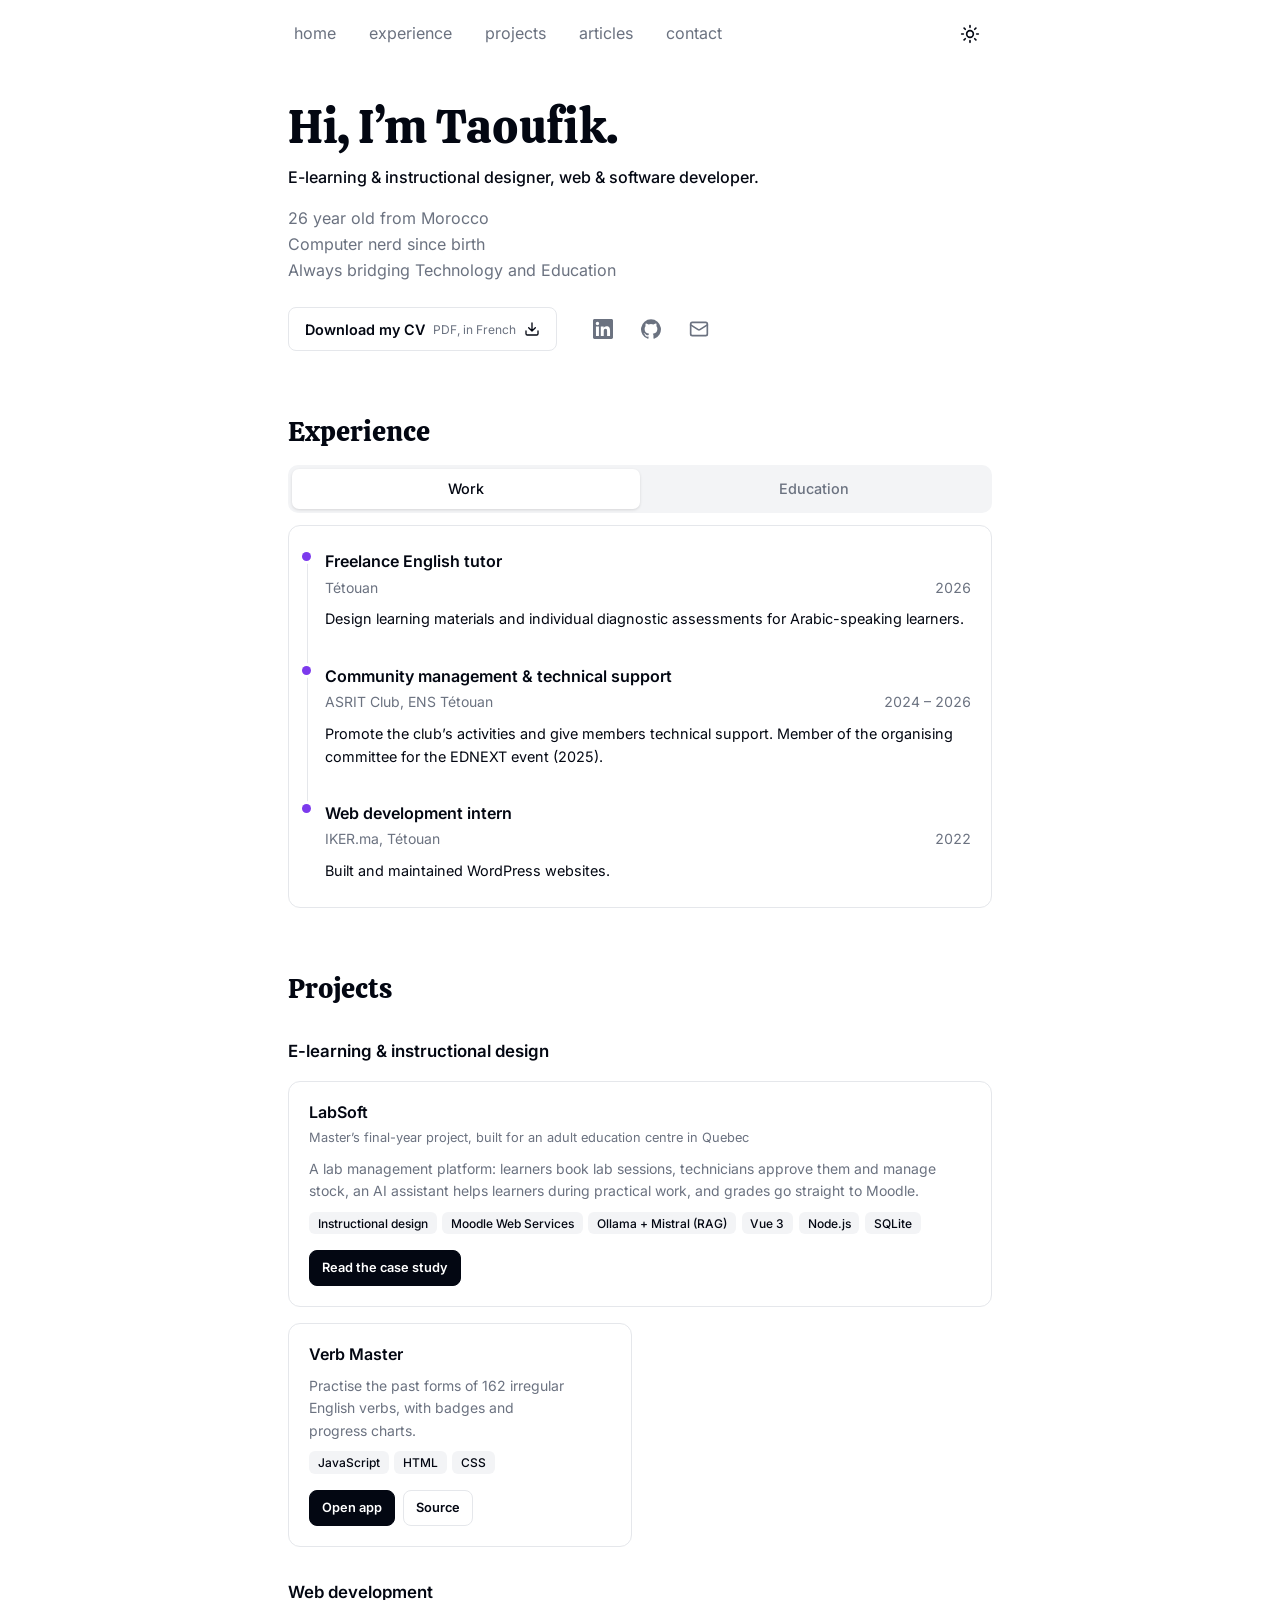
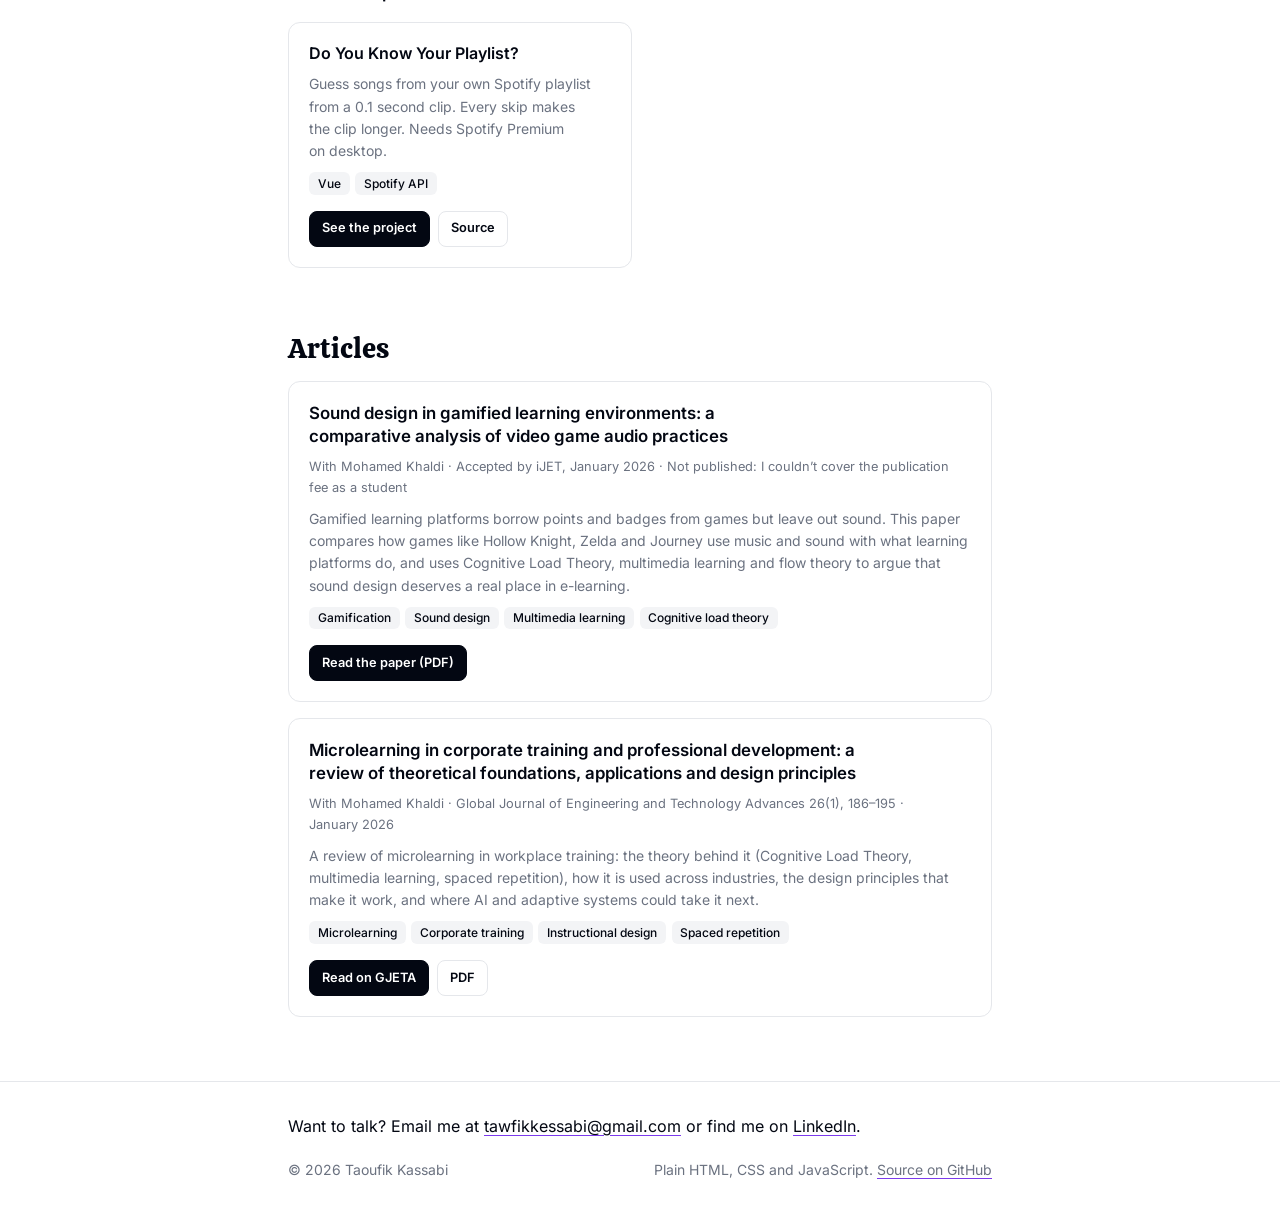
==== index.html @ 7483c0b3 "Hub: fix title spacing and meta description Drop the stray space in the title, match og:title to it," ====
<!DOCTYPE html>
<html lang="en">
<head>
    <meta charset="UTF-8">
    <meta name="viewport" content="width=device-width, initial-scale=1.0">
    <link rel="icon" type="image/svg+xml" href="/favicon.svg">
    <meta name="theme-color" content="#ffffff" media="(prefers-color-scheme: light)">
    <meta name="theme-color" content="#030712" media="(prefers-color-scheme: dark)">
    <title>Taoufik Kassabi Portfolio</title>
    <meta name="description" content="Portfolio of Taoufik Kassabi, e-learning and instructional designer and web developer: LabSoft, a lab management platform with an AI assistant; Verb Master, a verb-practice app; a Spotify game; and articles on microlearning and sound design in learning.">
    <meta property="og:type" content="website">
    <meta property="og:title" content="Taoufik Kassabi Portfolio">
    <meta property="og:description" content="Portfolio of Taoufik Kassabi, e-learning and instructional designer and web developer: LabSoft, a lab management platform with an AI assistant; Verb Master, a verb-practice app; a Spotify game; and articles on microlearning and sound design in learning.">
    <meta name="twitter:card" content="summary">
    <!-- Apply a saved theme before the first paint. -->
    <script>try { var t = localStorage.getItem('theme'); if (t) document.documentElement.dataset.theme = t; } catch (e) {}</script>
    <link rel="preload" href="assets/fonts/calistoga-latin.woff2" as="font" type="font/woff2" crossorigin>
    <link rel="preload" href="assets/fonts/inter-latin-var.woff2" as="font" type="font/woff2" crossorigin>
    <link rel="stylesheet" href="assets/site.css">
    <script defer src="assets/site.js"></script>
</head>
<body id="top">
    <header class="site-header">
        <nav class="site-nav container" aria-label="Main">
            <ul>
                <li><a href="#top">home</a></li>
                <li><a href="#experience">experience</a></li>
                <li><a href="#projects">projects</a></li>
                <li><a href="#articles">articles</a></li>
                <li><a href="#contact">contact</a></li>
            </ul>
            <button class="icon-button theme-toggle" type="button" aria-label="Switch theme">
                <svg class="icon sun" viewBox="0 0 24 24" fill="none" stroke="currentColor" stroke-width="2" stroke-linecap="round" stroke-linejoin="round" aria-hidden="true"><circle cx="12" cy="12" r="4"/><path d="M12 2v2M12 20v2m-7.07-17.07 1.41 1.41m11.32 11.32 1.41 1.41M2 12h2m16 0h2M6.34 17.66l-1.41 1.41M19.07 4.93l-1.41 1.41"/></svg>
                <svg class="icon moon" viewBox="0 0 24 24" fill="none" stroke="currentColor" stroke-width="2" stroke-linecap="round" stroke-linejoin="round" aria-hidden="true"><path d="M12 3a6 6 0 0 0 9 9 9 9 0 1 1-9-9Z"/></svg>
            </button>
        </nav>
    </header>

    <main class="container page">
        <section class="hero" aria-labelledby="hero-title">
            <h1 id="hero-title">Hi, I’m Taoufik.</h1>
            <p class="role">E-learning &amp; instructional designer, web &amp; software developer. </p>
            <p class="about">26 year old from Morocco <br> Computer nerd since birth <br> Always bridging Technology and Education </p>
            <div class="hero-actions">
                <a class="button" href="cv/Taoufik-Kassabi-CV-FR.pdf">
                    Download my CV <small>PDF, in French</small>
                    <svg class="icon" viewBox="0 0 24 24" fill="none" stroke="currentColor" stroke-width="2" stroke-linecap="round" stroke-linejoin="round" aria-hidden="true"><path d="M21 15v4a2 2 0 0 1-2 2H5a2 2 0 0 1-2-2v-4M7 10l5 5 5-5M12 15V3"/></svg>
                </a>
                <ul class="social">
                    <li><a href="https://www.linkedin.com/in/kassabiii" title="LinkedIn"><span class="sr-only">LinkedIn</span><svg class="icon" viewBox="0 0 24 24" fill="currentColor" aria-hidden="true"><path d="M20.45 20.45h-3.56v-5.57c0-1.33-.02-3.04-1.85-3.04-1.85 0-2.14 1.45-2.14 2.94v5.67H9.35V9h3.41v1.56h.05c.48-.9 1.64-1.85 3.37-1.85 3.6 0 4.27 2.37 4.27 5.46v6.28zM5.34 7.43a2.06 2.06 0 1 1 0-4.13 2.06 2.06 0 0 1 0 4.13zm1.78 13.02H3.56V9h3.56v11.45zM22.22 0H1.77C.79 0 0 .77 0 1.73v20.54C0 23.23.79 24 1.77 24h20.45c.98 0 1.78-.77 1.78-1.73V1.73C24 .77 23.2 0 22.22 0z"/></svg></a></li>
                    <li><a href="https://github.com/Kassabiii" title="GitHub"><span class="sr-only">GitHub</span><svg class="icon" viewBox="0 0 24 24" fill="currentColor" aria-hidden="true"><path d="M12 .3a12 12 0 0 0-3.8 23.38c.6.12.83-.26.83-.57l-.02-2.04c-3.34.73-4.04-1.61-4.04-1.61-.55-1.39-1.34-1.76-1.34-1.76-1.08-.74.09-.73.09-.73 1.2.09 1.84 1.24 1.84 1.24 1.07 1.83 2.8 1.3 3.5 1 .1-.78.42-1.31.76-1.6-2.67-.3-5.47-1.34-5.47-5.93 0-1.31.47-2.38 1.24-3.22-.14-.3-.54-1.52.1-3.18 0 0 1-.32 3.3 1.23a11.5 11.5 0 0 1 6 0c2.28-1.55 3.29-1.23 3.29-1.23.64 1.66.24 2.88.12 3.18a4.65 4.65 0 0 1 1.23 3.22c0 4.61-2.8 5.62-5.48 5.92.42.36.81 1.1.81 2.22l-.01 3.29c0 .31.2.69.82.57A12 12 0 0 0 12 .3"/></svg></a></li>
                    <li><a href="mailto:tawfikkessabi@gmail.com" title="Email"><span class="sr-only">Email</span><svg class="icon" viewBox="0 0 24 24" fill="none" stroke="currentColor" stroke-width="2" stroke-linecap="round" stroke-linejoin="round" aria-hidden="true"><rect x="2" y="4" width="20" height="16" rx="2"/><path d="m22 7-8.97 5.7a1.94 1.94 0 0 1-2.06 0L2 7"/></svg></a></li>
                </ul>
            </div>
        </section>

        <section id="experience" aria-labelledby="experience-title">
            <h2 class="section-title" id="experience-title">Experience</h2>
            <div class="tabs" role="tablist" aria-label="Experience">
                <button type="button" role="tab" id="tab-work" aria-controls="panel-work" aria-selected="true">Work</button>
                <button type="button" role="tab" id="tab-education" aria-controls="panel-education" aria-selected="false" tabindex="-1">Education</button>
            </div>

            <div role="tabpanel" id="panel-work" aria-labelledby="tab-work">
                <ul class="timeline">
                    <li>
                        <h3>Freelance English tutor</h3>
                        <div class="meta"><span>Tétouan</span><time>2026</time></div>
                        <p class="detail">Design learning materials and individual diagnostic assessments for Arabic-speaking learners.</p>
                    </li>
                    <li>
                        <h3>Community management &amp; technical support</h3>
                        <div class="meta"><span>ASRIT Club, ENS Tétouan</span><time>2024 – 2026</time></div>
                        <p class="detail">Promote the club’s activities and give members technical support. Member of the organising committee for the EDNEXT event (2025).</p>
                    </li>
                    <li>
                        <h3>Web development intern</h3>
                        <div class="meta"><span>IKER.ma, Tétouan</span><time>2022</time></div>
                        <p class="detail">Built and maintained WordPress websites.</p>
                    </li>
                </ul>
            </div>

            <div role="tabpanel" id="panel-education" aria-labelledby="tab-education" hidden>
                <ul class="timeline">
                    <li>
                        <h3>Master’s in E-Learning and Intelligent Educational Systems (ELSEI)</h3>
                        <div class="meta"><span>ENS Tétouan, IIPU</span><time>2024 – 2026</time></div>
                    </li>
                    <li>
                        <h3>Professional bachelor’s in Software and Web Development</h3>
                        <div class="meta"><span>ENS Tétouan</span><time>2023 – 2024</time></div>
                    </li>
                    <li>
                        <h3>Specialised technician diploma in Software Development</h3>
                        <div class="meta"><span>La Voie Inset, Tétouan</span><time>2020 – 2022</time></div>
                    </li>
                </ul>
            </div>
        </section>

        <section id="projects" aria-labelledby="projects-title">
            <h2 class="section-title" id="projects-title">Projects</h2>

            <div class="project-group">
                <h3>E-learning &amp; instructional design</h3>
                <div class="cards">
                    <article class="card featured">
                        <h4>LabSoft</h4>
                        <p class="context">Master’s final-year project, built for an adult education centre in Quebec</p>
                        <p>A lab management platform: learners book lab sessions, technicians approve them and manage stock, an AI assistant helps learners during practical work, and grades go straight to Moodle.</p>
                        <ul class="tags"><li>Instructional design</li><li>Moodle Web Services</li><li>Ollama + Mistral (RAG)</li><li>Vue 3</li><li>Node.js</li><li>SQLite</li></ul>
                        <div class="card-actions">
                            <a class="button small primary" href="labsoft/">Read the case study</a>
                        </div>
                    </article>
                    <article class="card">
                        <h4>Verb Master</h4>
                        <p>Practise the past forms of 162 irregular English verbs, with badges and progress charts.</p>
                        <ul class="tags"><li>JavaScript</li><li>HTML</li><li>CSS</li></ul>
                        <div class="card-actions">
                            <a class="button small primary" href="verb-master/index.html">Open app</a>
                            <a class="button small" href="https://github.com/Kassabiii/kessabi-ARjs-workshop/tree/main/verb-master">Source</a>
                        </div>
                    </article>
                </div>
            </div>

            <div class="project-group">
                <h3>Web development</h3>
                <div class="cards">
                    <article class="card">
                        <h4>Do You Know Your Playlist?</h4>
                        <p>Guess songs from your own Spotify playlist from a 0.1 second clip. Every skip makes the clip longer. Needs Spotify Premium on desktop.</p>
                        <ul class="tags"><li>Vue</li><li>Spotify API</li></ul>
                        <div class="card-actions">
                            <a class="button small primary" href="dykyp/index.html">See the project</a>
                            <a class="button small" href="https://github.com/Kassabiii/DYKYP">Source</a>
                        </div>
                    </article>
                </div>
            </div>
        </section>

        <section id="articles" aria-labelledby="articles-title">
            <h2 class="section-title" id="articles-title">Articles</h2>
            <ul class="article-list">
                <li class="card">
                    <h3>Sound design in gamified learning environments: a comparative analysis of video game audio practices</h3>
                    <p class="article-meta">With Mohamed Khaldi · Accepted by iJET, January 2026 · Not published: I couldn’t cover the publication fee as a student</p>
                    <p>Gamified learning platforms borrow points and badges from games but leave out sound. This paper compares how games like Hollow Knight, Zelda and Journey use music and sound with what learning platforms do, and uses Cognitive Load Theory, multimedia learning and flow theory to argue that sound design deserves a real place in e-learning.</p>
                    <ul class="tags"><li>Gamification</li><li>Sound design</li><li>Multimedia learning</li><li>Cognitive load theory</li></ul>
                    <div class="card-actions">
                        <a class="button small primary" href="articles/kassabi-sound-design-gamified-learning.pdf">Read the paper (PDF)</a>
                    </div>
                </li>
                <li class="card">
                    <h3>Microlearning in corporate training and professional development: a review of theoretical foundations, applications and design principles</h3>
                    <p class="article-meta">With Mohamed Khaldi · Global Journal of Engineering and Technology Advances 26(1), 186–195 · January 2026</p>
                    <p>A review of microlearning in workplace training: the theory behind it (Cognitive Load Theory, multimedia learning, spaced repetition), how it is used across industries, the design principles that make it work, and where AI and adaptive systems could take it next.</p>
                    <ul class="tags"><li>Microlearning</li><li>Corporate training</li><li>Instructional design</li><li>Spaced repetition</li></ul>
                    <div class="card-actions">
                        <a class="button small primary" href="https://doi.org/10.30574/gjeta.2026.26.1.0015">Read on GJETA</a>
                        <a class="button small" href="https://gjeta.com/sites/default/files/fulltext_pdf/GJETA-2026-0015.pdf">PDF</a>
                    </div>
                </li>
            </ul>
        </section>
    </main>

    <footer class="site-footer" id="contact">
        <div class="container">
            <p class="contact">Want to talk? Email me at <a href="mailto:tawfikkessabi@gmail.com">tawfikkessabi@gmail.com</a> or find me on <a href="https://www.linkedin.com/in/kassabiii">LinkedIn</a>.</p>
            <div class="fine">
                <span>© 2026 Taoufik Kassabi</span>
                <span>Plain HTML, CSS and JavaScript. <a href="https://github.com/Kassabiii/kessabi-ARjs-workshop">Source on GitHub</a></span>
            </div>
        </div>
    </footer>
</body>
</html>
---- assets/site.css ----
/* Shared styles for the portfolio: theme tokens, nav, footer, and hub sections.
   Light by default, dark when the system asks for it or the toggle sets data-theme="dark". */

@font-face {
    font-family: "Calistoga";
    src: url("fonts/calistoga-latin.woff2") format("woff2");
    font-weight: 400;
    font-display: swap;
}

@font-face {
    font-family: "Inter";
    src: url("fonts/inter-latin-var.woff2") format("woff2");
    font-weight: 400 700;
    font-display: swap;
}

:root {
    --bg: #ffffff;
    --fg: #030712;
    --muted: #f3f4f6;
    --muted-fg: #6b7280;
    --border: #e5e7eb;
    --accent: #7c3aed;
    --header-bg: rgba(255, 255, 255, 0.75);
    --font-sans: "Inter", system-ui, -apple-system, "Segoe UI", sans-serif;
    --font-serif: "Calistoga", Georgia, serif;
    color-scheme: light;
}

@media (prefers-color-scheme: dark) {
    :root:not([data-theme="light"]) {
        --bg: #030712;
        --fg: #f9fafb;
        --muted: #1f2937;
        --muted-fg: #9ca3af;
        --border: #1f2937;
        --accent: #a78bfa;
        --header-bg: rgba(3, 7, 18, 0.75);
        color-scheme: dark;
    }
}

:root[data-theme="dark"] {
    --bg: #030712;
    --fg: #f9fafb;
    --muted: #1f2937;
    --muted-fg: #9ca3af;
    --border: #1f2937;
    --accent: #a78bfa;
    --header-bg: rgba(3, 7, 18, 0.75);
    color-scheme: dark;
}

*, *::before, *::after { box-sizing: border-box; }

html { scroll-padding-top: 5rem; }

@media (prefers-reduced-motion: no-preference) {
    html { scroll-behavior: smooth; }
}

body {
    margin: 0;
    min-height: 100vh;
    display: flex;
    flex-direction: column;
    background: var(--bg);
    color: var(--fg);
    font: 400 1rem/1.6 var(--font-sans);
    -webkit-font-smoothing: antialiased;
}

h1, h2, h3, p, ul { margin: 0; }
ul { padding: 0; list-style: none; }
a { color: inherit; }
::selection { background: var(--accent); color: var(--bg); }

a:focus-visible, button:focus-visible, [tabindex]:focus-visible {
    outline: 2px solid var(--accent);
    outline-offset: 3px;
    border-radius: 6px;
}

.sr-only {
    position: absolute;
    width: 1px;
    height: 1px;
    overflow: hidden;
    clip: rect(0 0 0 0);
    white-space: nowrap;
}

.container {
    width: 100%;
    max-width: 48rem;
    margin: 0 auto;
    padding: 0 1.25rem;
}

@media (min-width: 640px) {
    .container { padding: 0 2rem; }
}

.icon { width: 1.25rem; height: 1.25rem; flex-shrink: 0; }

/* ---------- Header ---------- */

.site-header {
    position: sticky;
    top: 0;
    z-index: 50;
    background: var(--header-bg);
    -webkit-backdrop-filter: blur(6px);
    backdrop-filter: blur(6px);
}

.site-nav {
    display: flex;
    align-items: center;
    justify-content: space-between;
    padding-top: 0.75rem;
    padding-bottom: 0.75rem;
}

.site-nav ul { display: flex; gap: 0.25rem; }

@media (min-width: 640px) {
    .site-nav ul { gap: 1.25rem; }
}


.site-nav a {
    display: inline-flex;
    align-items: center;
    min-height: 44px;
    padding: 0 0.4rem;
    color: var(--muted-fg);
    text-decoration: none;
    transition: color 0.15s;
}

.site-nav a:hover { color: var(--fg); }

/* Five links + the theme button must fit a 360px phone. */
@media (max-width: 479px) {
    .site-nav ul { gap: 0; }
    .site-nav a { padding: 0 0.3rem; font-size: 0.875rem; }
}

.icon-button {
    display: inline-grid;
    place-items: center;
    width: 44px;
    height: 44px;
    border: 0;
    border-radius: 8px;
    background: transparent;
    color: var(--fg);
    cursor: pointer;
    transition: background-color 0.15s;
}

.icon-button:hover { background: var(--muted); }

/* Show the icon for the theme you'd switch to. */
.theme-toggle .moon { display: none; }
:root[data-theme="dark"] .theme-toggle .sun { display: none; }
:root[data-theme="dark"] .theme-toggle .moon { display: block; }

@media (prefers-color-scheme: dark) {
    :root:not([data-theme="light"]) .theme-toggle .sun { display: none; }
    :root:not([data-theme="light"]) .theme-toggle .moon { display: block; }
}

/* ---------- Page body ---------- */

main { flex: 1; }

.page {
    display: flex;
    flex-direction: column;
    gap: 4rem;
    padding-top: 2rem;
    padding-bottom: 4rem;
}

.section-title {
    font-family: var(--font-serif);
    font-weight: 400;
    font-size: 1.75rem;
    line-height: 1.2;
}

.section-intro {
    margin-top: 0.4rem;
    color: var(--muted-fg);
    font-size: 0.95rem;
}

/* ---------- Hero ---------- */

.hero h1 {
    font-family: var(--font-serif);
    font-weight: 400;
    font-size: clamp(2.25rem, 8vw, 3rem);
    line-height: 1.1;
    text-wrap: balance;
}

.hero .role {
    margin-top: 0.75rem;
    font-weight: 500;
}

.hero .about {
    margin-top: 1rem;
    max-width: 34rem;
    color: var(--muted-fg);
    text-wrap: pretty;
}

.hero-actions {
    display: flex;
    flex-wrap: wrap;
    align-items: center;
    gap: 1rem 1.5rem;
    margin-top: 1.5rem;
}

.social { display: flex; gap: 0.25rem; }

.social a {
    display: inline-grid;
    place-items: center;
    width: 44px;
    height: 44px;
    color: var(--muted-fg);
    transition: color 0.15s;
}

.social a:hover { color: var(--fg); }

/* ---------- Buttons ---------- */

.button {
    display: inline-flex;
    align-items: center;
    gap: 0.5rem;
    min-height: 44px;
    padding: 0 1rem;
    border: 1px solid var(--border);
    border-radius: 8px;
    background: var(--bg);
    color: var(--fg);
    font-size: 0.9rem;
    font-weight: 600;
    text-decoration: none;
    transition: background-color 0.15s;
}

.button:hover { background: var(--muted); }

.button small { font-weight: 400; color: var(--muted-fg); }

.button .icon { width: 1rem; height: 1rem; }

.button.small {
    min-height: 36px;
    padding: 0 0.75rem;
    font-size: 0.8rem;
}

.button.primary {
    border-color: var(--fg);
    background: var(--fg);
    color: var(--bg);
}

.button.primary:hover { opacity: 0.88; }

/* ---------- Work / Education tabs ---------- */

.tabs {
    display: grid;
    grid-template-columns: 1fr 1fr;
    margin-top: 1rem;
    padding: 0.25rem;
    border-radius: 10px;
    background: var(--muted);
}

.tabs button {
    min-height: 40px;
    border: 0;
    border-radius: 7px;
    background: transparent;
    color: var(--muted-fg);
    font: inherit;
    font-size: 0.9rem;
    font-weight: 500;
    cursor: pointer;
}

.tabs button[aria-selected="true"] {
    background: var(--bg);
    color: var(--fg);
    box-shadow: 0 1px 3px rgba(0, 0, 0, 0.12);
}

.timeline {
    margin-top: 0.75rem;
    padding: 0.5rem 1.25rem 0.5rem 2.25rem;
    border: 1px solid var(--border);
    border-radius: 12px;
}

.timeline > li {
    position: relative;
    padding: 1.1rem 0;
}

/* The vertical rule, with a purple dot for each entry. */
.timeline > li::before {
    content: "";
    position: absolute;
    top: 0;
    bottom: 0;
    left: -1.1rem;
    border-left: 1px solid var(--border);
}

.timeline > li:first-child::before { top: 1.4rem; }
.timeline > li:last-child::before { bottom: auto; height: 1.4rem; }
.timeline > li:only-child::before { display: none; }

.timeline > li::after {
    content: "";
    position: absolute;
    top: 1.15rem;
    left: calc(-1.1rem - 5px);
    width: 9px;
    height: 9px;
    border-radius: 50%;
    background: var(--accent);
    box-shadow: 0 0 0 3px var(--bg);
}

.timeline h3 {
    font-size: 1rem;
    font-weight: 600;
    line-height: 1.3;
}

.timeline .meta {
    display: flex;
    flex-wrap: wrap;
    justify-content: space-between;
    gap: 0.1rem 1rem;
    margin-top: 0.3rem;
    color: var(--muted-fg);
    font-size: 0.875rem;
}

.timeline time { font-variant-numeric: tabular-nums; white-space: nowrap; }

.timeline .detail {
    margin-top: 0.5rem;
    font-size: 0.9rem;
    text-wrap: pretty;
}

/* ---------- Projects ---------- */

.project-group { margin-top: 2rem; }

.project-group h3 {
    font-size: 1.05rem;
    font-weight: 600;
}

.project-group .note {
    margin-top: 0.2rem;
    color: var(--muted-fg);
    font-size: 0.875rem;
}

.cards {
    display: grid;
    grid-template-columns: repeat(auto-fill, minmax(min(100%, 18rem), 1fr));
    gap: 1rem;
    margin-top: 1rem;
}

.card {
    display: flex;
    flex-direction: column;
    gap: 0.6rem;
    padding: 1.25rem;
    border: 1px solid var(--border);
    border-radius: 12px;
    background: var(--bg);
}

.card h4 {
    margin: 0;
    font-size: 1rem;
    font-weight: 600;
    line-height: 1.3;
}

.card p {
    color: var(--muted-fg);
    font-size: 0.875rem;
    text-wrap: pretty;
}

.tags {
    display: flex;
    flex-wrap: wrap;
    gap: 0.35rem;
}

.tags li {
    padding: 0.1rem 0.55rem;
    border-radius: 6px;
    background: var(--muted);
    font-size: 0.75rem;
    font-weight: 500;
}

.card-actions {
    display: flex;
    flex-wrap: wrap;
    gap: 0.5rem;
    margin-top: auto;
    padding-top: 0.4rem;
}

/* Placeholder cards: not links yet, replaced by real projects later. */
.card.soon { border-style: dashed; }

.badge-soon {
    align-self: flex-start;
    margin-top: auto;
    padding: 0.1rem 0.55rem;
    border: 1px solid var(--border);
    border-radius: 999px;
    color: var(--muted-fg);
    font-size: 0.75rem;
}

/* Featured project: spans the full row on the hub. */
.card.featured { grid-column: 1 / -1; }

.card .context {
    margin-top: -0.3rem;
    font-size: 0.8rem;
}

/* ---------- Articles ---------- */

.article-list {
    display: grid;
    gap: 1rem;
    margin-top: 1rem;
}

.article-list h3 {
    font-size: 1.05rem;
    font-weight: 600;
    line-height: 1.35;
    text-wrap: balance;
}

.card .article-meta { font-size: 0.8rem; }

/* ---------- Case study pages ---------- */

.back {
    display: inline-flex;
    align-items: center;
    min-height: 44px;
    color: var(--muted-fg);
    font-size: 0.9rem;
    text-decoration: none;
}

.back:hover { color: var(--fg); }

.case-header h1 {
    font-family: var(--font-serif);
    font-weight: 400;
    font-size: clamp(2.25rem, 8vw, 3rem);
    line-height: 1.1;
}

.case-header .lede {
    margin-top: 0.75rem;
    max-width: 36rem;
    font-size: 1.1rem;
    text-wrap: pretty;
}

.case-header .case-meta {
    margin-top: 0.5rem;
    color: var(--muted-fg);
    font-size: 0.875rem;
}

.case-header .tags { margin-top: 1rem; }
.case-header .card-actions { margin-top: 1.25rem; }

.shot { margin: 0; }

.shot img {
    display: block;
    width: 100%;
    height: auto;
    border: 1px solid var(--border);
    border-radius: 10px;
}

.shot figcaption {
    margin-top: 0.5rem;
    color: var(--muted-fg);
    font-size: 0.85rem;
}

.hero-shot { margin-top: 1.75rem; }

.feature-grid {
    display: grid;
    grid-template-columns: repeat(auto-fit, minmax(min(100%, 15rem), 1fr));
    gap: 1rem;
    margin-top: 1rem;
}

.feature-grid h3 {
    font-size: 1rem;
    font-weight: 600;
}

.gallery {
    display: grid;
    grid-template-columns: repeat(auto-fit, minmax(min(100%, 19rem), 1fr));
    gap: 1.5rem 1rem;
    margin-top: 1rem;
}

.status {
    margin-top: 1.25rem;
    color: var(--muted-fg);
    font-size: 0.9rem;
}

/* ---------- Footer ---------- */

.site-footer {
    padding-top: 2rem;
    padding-bottom: 2.5rem;
    border-top: 1px solid var(--border);
    color: var(--muted-fg);
    font-size: 0.875rem;
}

.site-footer .contact {
    color: var(--fg);
    font-size: 1rem;
}

.site-footer a {
    text-decoration-color: var(--accent);
    text-underline-offset: 3px;
}

.site-footer a:hover { color: var(--fg); }

.site-footer .fine {
    display: flex;
    flex-wrap: wrap;
    justify-content: space-between;
    gap: 0.25rem 1rem;
    margin-top: 1.25rem;
}

@media (prefers-reduced-motion: reduce) {
    * { transition: none !important; }
}
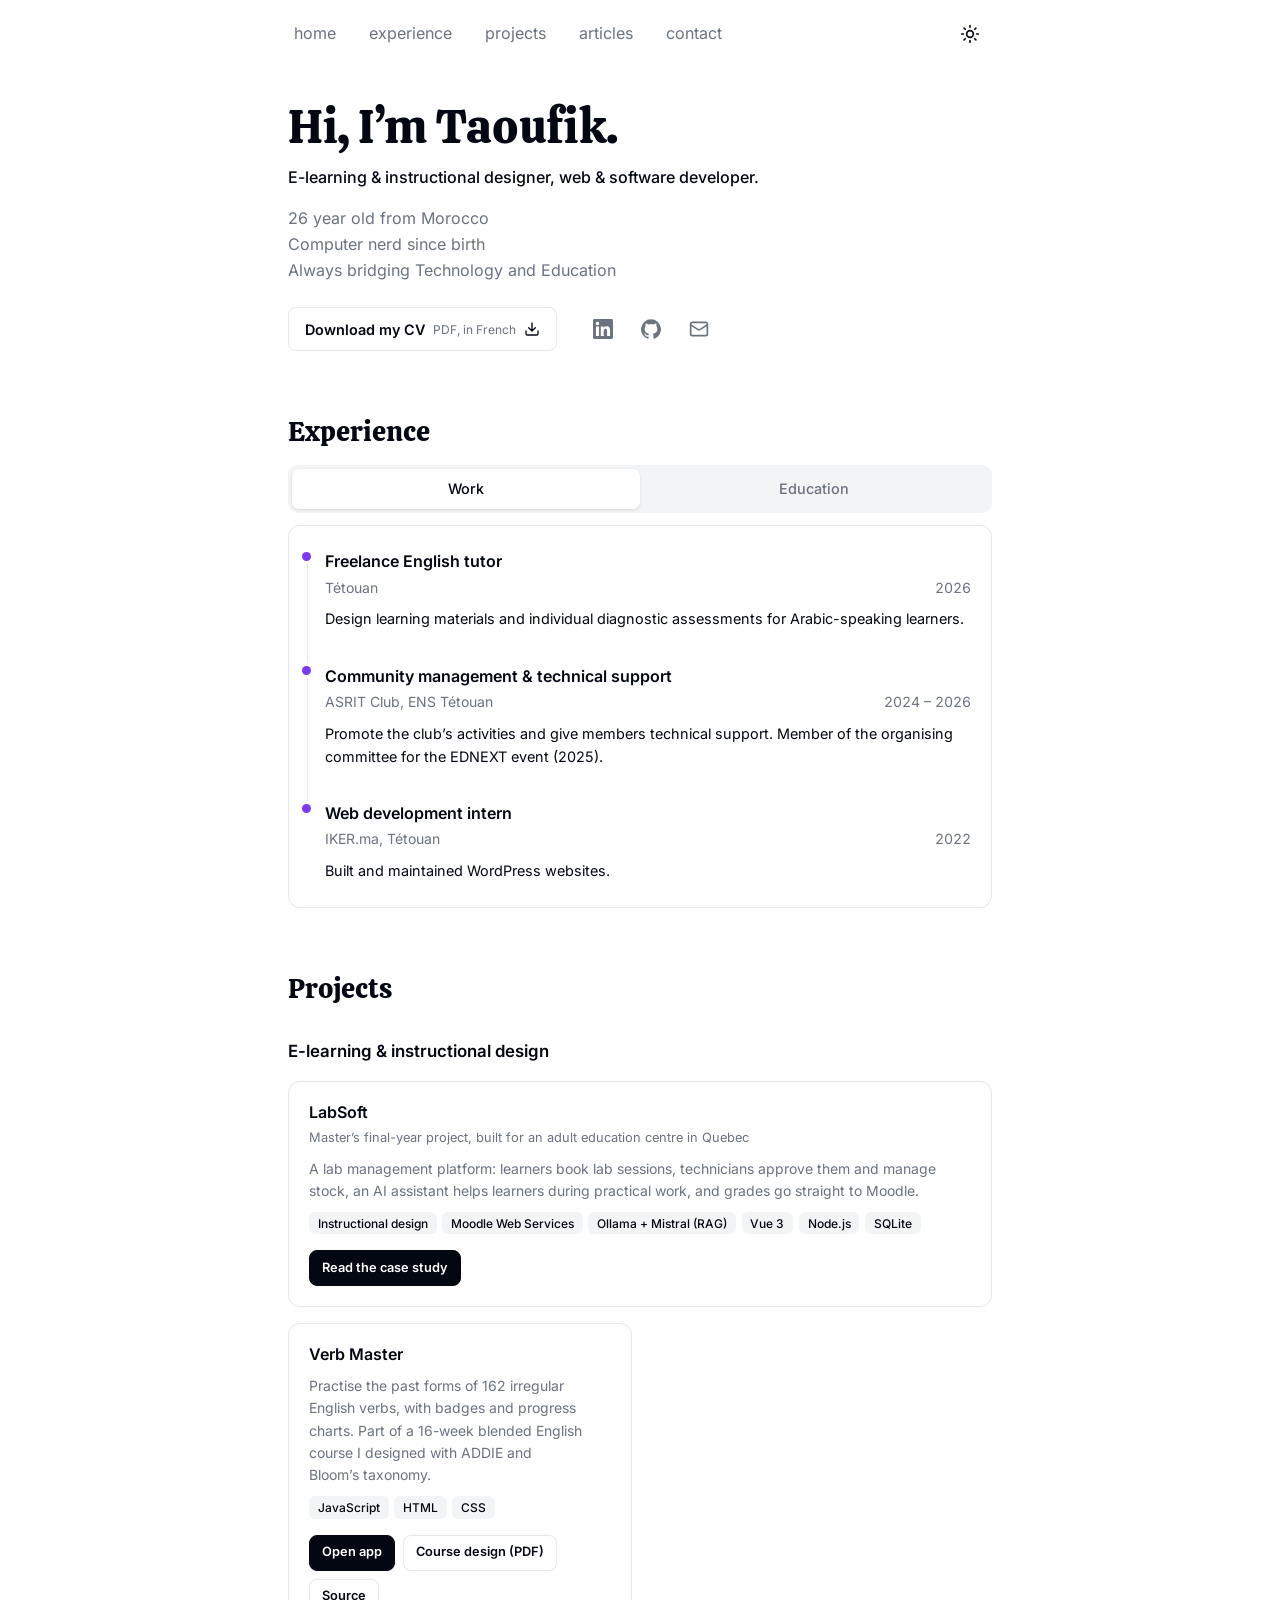
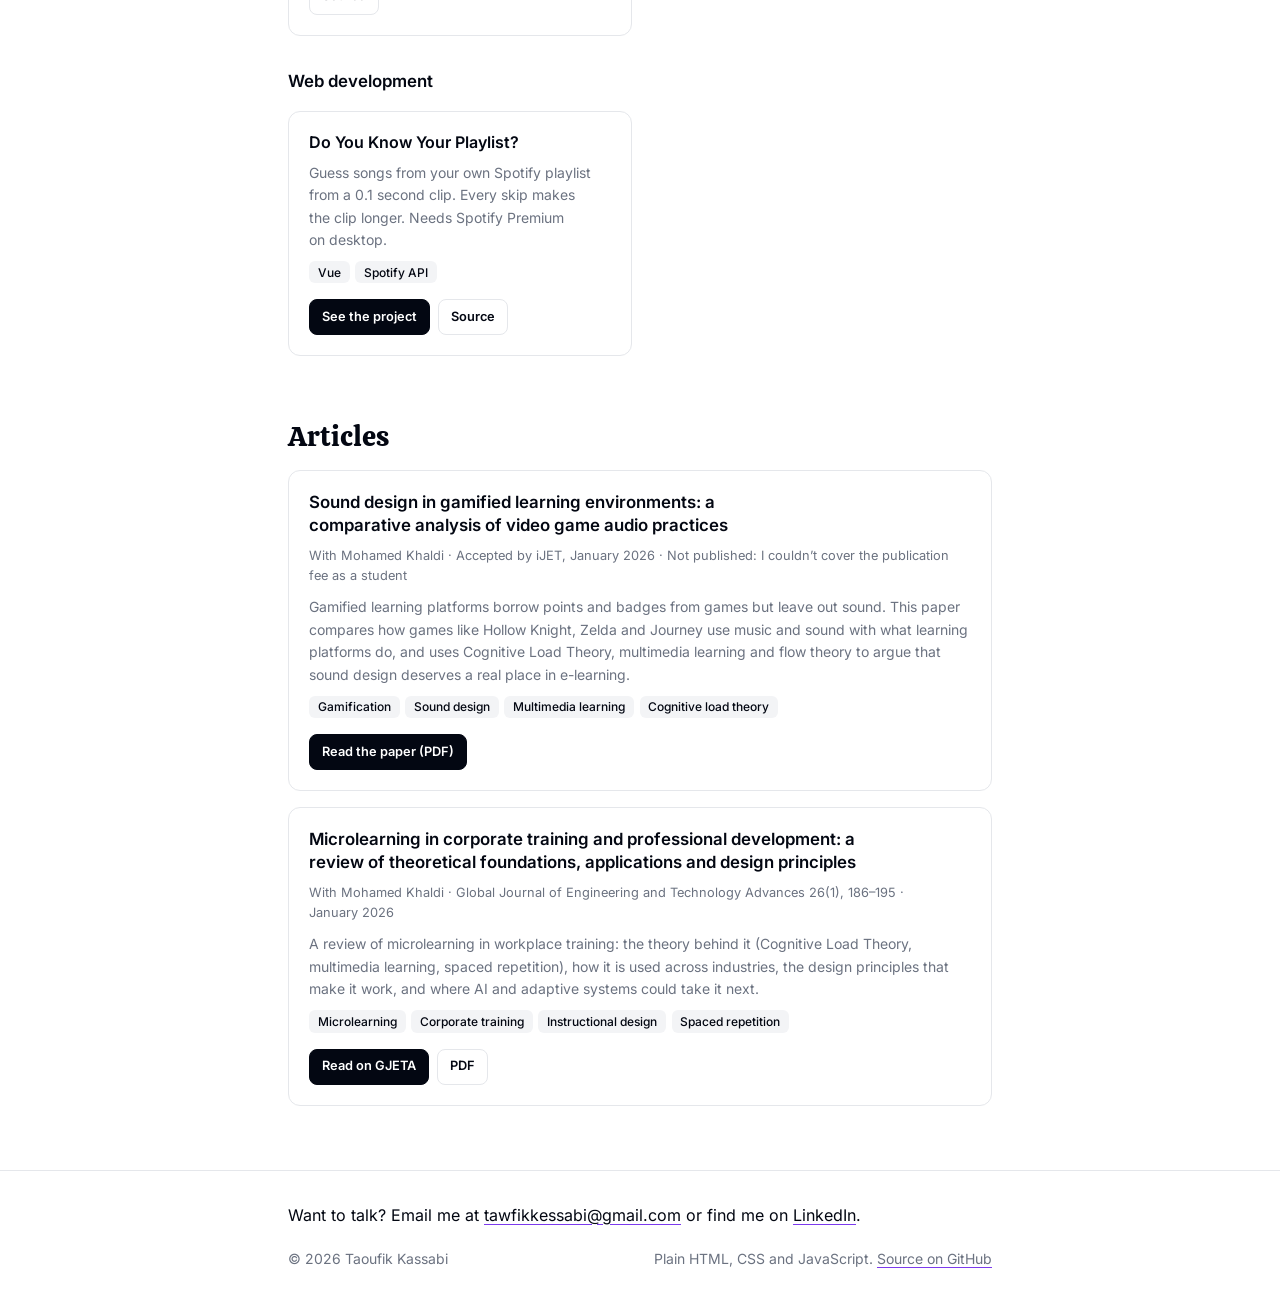
==== commit f363cb94: "Hub: link the Verb Master course design document Verb Master is one activity in a 16-week blended En" ====
--- a/index.html
+++ b/index.html
@@ -116,10 +116,11 @@
                     </article>
                     <article class="card">
                         <h4>Verb Master</h4>
-                        <p>Practise the past forms of 162 irregular English verbs, with badges and progress charts.</p>
+                        <p>Practise the past forms of 162 irregular English verbs, with badges and progress charts. Part of a 16-week blended English course I designed with ADDIE and Bloom’s taxonomy.</p>
                         <ul class="tags"><li>JavaScript</li><li>HTML</li><li>CSS</li></ul>
                         <div class="card-actions">
                             <a class="button small primary" href="verb-master/index.html">Open app</a>
+                            <a class="button small" href="verb-master/docs/english-foundations-course-design.pdf">Course design (PDF)</a>
                             <a class="button small" href="https://github.com/Kassabiii/kessabi-ARjs-workshop/tree/main/verb-master">Source</a>
                         </div>
                     </article>
--- a/assets/site.css
+++ b/assets/site.css
@@ -192,11 +192,6 @@
     line-height: 1.2;
 }
 
-.section-intro {
-    margin-top: 0.4rem;
-    color: var(--muted-fg);
-    font-size: 0.95rem;
-}
 
 /* ---------- Hero ---------- */
 
@@ -379,11 +374,6 @@
     font-weight: 600;
 }
 
-.project-group .note {
-    margin-top: 0.2rem;
-    color: var(--muted-fg);
-    font-size: 0.875rem;
-}
 
 .cards {
     display: grid;
@@ -437,18 +427,7 @@
     padding-top: 0.4rem;
 }
 
-/* Placeholder cards: not links yet, replaced by real projects later. */
-.card.soon { border-style: dashed; }
-
-.badge-soon {
-    align-self: flex-start;
-    margin-top: auto;
-    padding: 0.1rem 0.55rem;
-    border: 1px solid var(--border);
-    border-radius: 999px;
-    color: var(--muted-fg);
-    font-size: 0.75rem;
-}
+
 
 /* Featured project: spans the full row on the hub. */
 .card.featured { grid-column: 1 / -1; }
@@ -554,6 +533,25 @@
     font-size: 0.9rem;
 }
 
+/* ---------- 404 ---------- */
+
+.not-found { padding-top: 4rem; }
+
+.not-found h1 {
+    font-family: var(--font-serif);
+    font-weight: 400;
+    font-size: clamp(2.25rem, 8vw, 3rem);
+    line-height: 1.1;
+}
+
+.not-found p {
+    margin-top: 0.75rem;
+    max-width: 32rem;
+    color: var(--muted-fg);
+}
+
+.not-found .card-actions { margin-top: 1.5rem; }
+
 /* ---------- Footer ---------- */
 
 .site-footer {
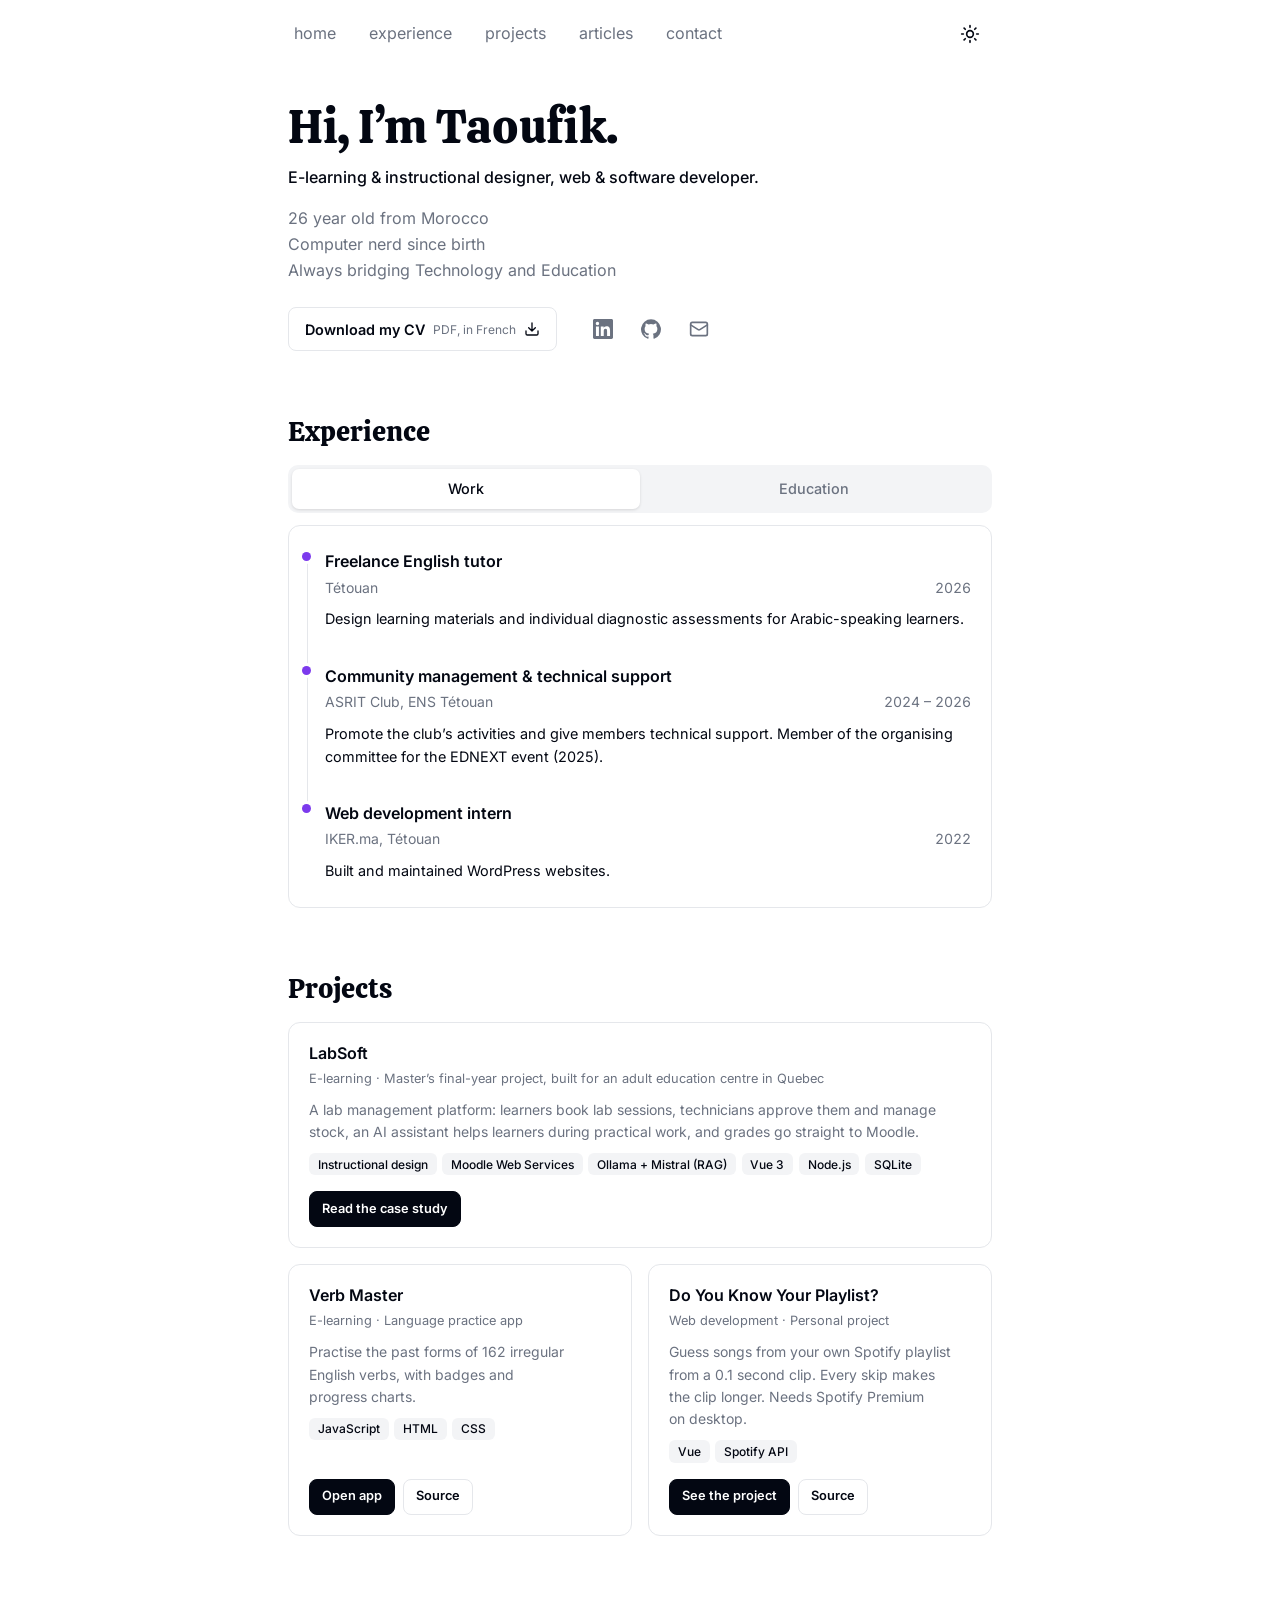
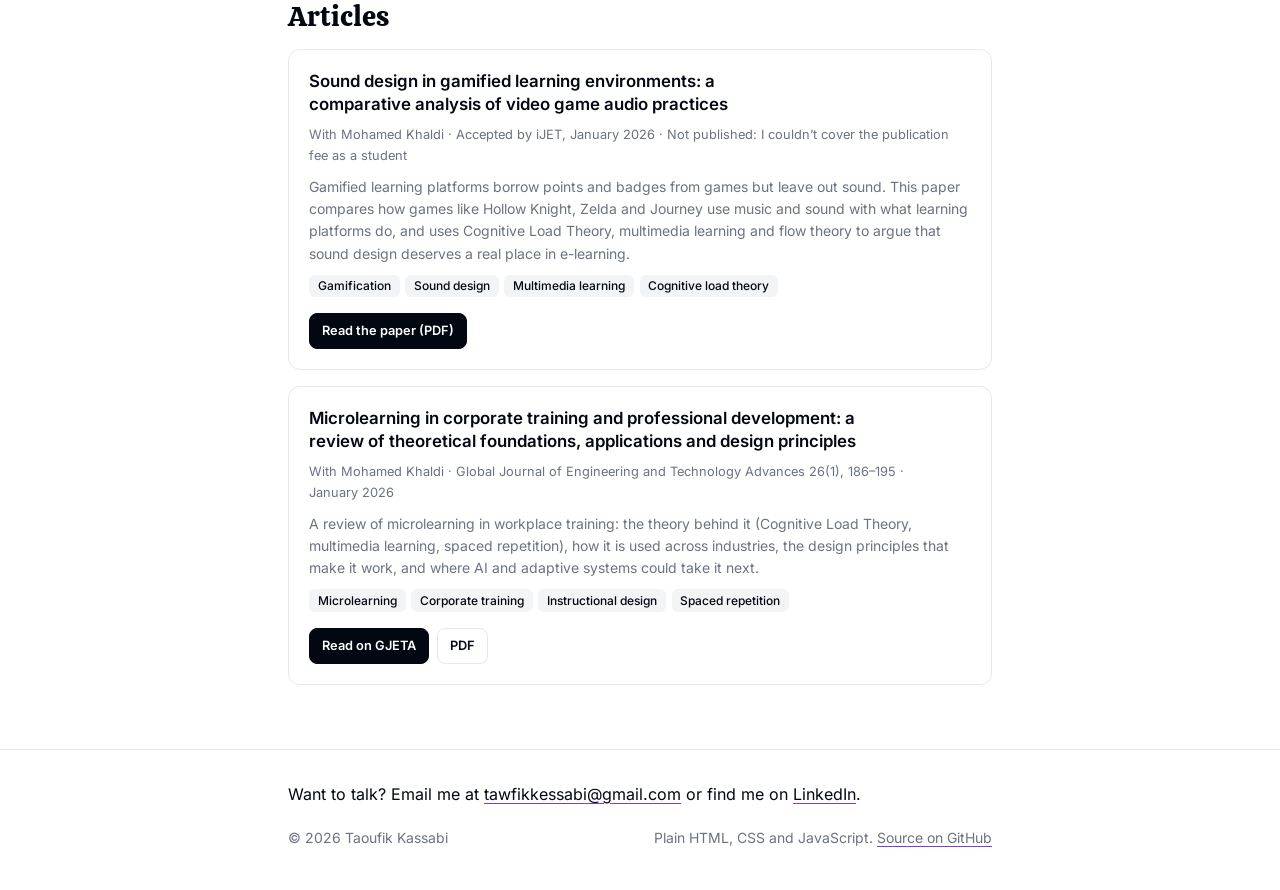
==== commit 290c3b86: "Hub: one projects grid; drop the course design PDF link LabSoft stays full width on top, Verb Master" ====
--- a/index.html
+++ b/index.html
@@ -102,44 +102,36 @@
         <section id="projects" aria-labelledby="projects-title">
             <h2 class="section-title" id="projects-title">Projects</h2>
 
-            <div class="project-group">
-                <h3>E-learning &amp; instructional design</h3>
-                <div class="cards">
-                    <article class="card featured">
-                        <h4>LabSoft</h4>
-                        <p class="context">Master’s final-year project, built for an adult education centre in Quebec</p>
-                        <p>A lab management platform: learners book lab sessions, technicians approve them and manage stock, an AI assistant helps learners during practical work, and grades go straight to Moodle.</p>
-                        <ul class="tags"><li>Instructional design</li><li>Moodle Web Services</li><li>Ollama + Mistral (RAG)</li><li>Vue 3</li><li>Node.js</li><li>SQLite</li></ul>
-                        <div class="card-actions">
-                            <a class="button small primary" href="labsoft/">Read the case study</a>
-                        </div>
-                    </article>
-                    <article class="card">
-                        <h4>Verb Master</h4>
-                        <p>Practise the past forms of 162 irregular English verbs, with badges and progress charts. Part of a 16-week blended English course I designed with ADDIE and Bloom’s taxonomy.</p>
-                        <ul class="tags"><li>JavaScript</li><li>HTML</li><li>CSS</li></ul>
-                        <div class="card-actions">
-                            <a class="button small primary" href="verb-master/index.html">Open app</a>
-                            <a class="button small" href="verb-master/docs/english-foundations-course-design.pdf">Course design (PDF)</a>
-                            <a class="button small" href="https://github.com/Kassabiii/kessabi-ARjs-workshop/tree/main/verb-master">Source</a>
-                        </div>
-                    </article>
-                </div>
-            </div>
-
-            <div class="project-group">
-                <h3>Web development</h3>
-                <div class="cards">
-                    <article class="card">
-                        <h4>Do You Know Your Playlist?</h4>
-                        <p>Guess songs from your own Spotify playlist from a 0.1 second clip. Every skip makes the clip longer. Needs Spotify Premium on desktop.</p>
-                        <ul class="tags"><li>Vue</li><li>Spotify API</li></ul>
-                        <div class="card-actions">
-                            <a class="button small primary" href="dykyp/index.html">See the project</a>
-                            <a class="button small" href="https://github.com/Kassabiii/DYKYP">Source</a>
-                        </div>
-                    </article>
-                </div>
+            <div class="cards">
+                <article class="card featured">
+                    <h3>LabSoft</h3>
+                    <p class="context">E-learning · Master’s final-year project, built for an adult education centre in Quebec</p>
+                    <p>A lab management platform: learners book lab sessions, technicians approve them and manage stock, an AI assistant helps learners during practical work, and grades go straight to Moodle.</p>
+                    <ul class="tags"><li>Instructional design</li><li>Moodle Web Services</li><li>Ollama + Mistral (RAG)</li><li>Vue 3</li><li>Node.js</li><li>SQLite</li></ul>
+                    <div class="card-actions">
+                        <a class="button small primary" href="labsoft/">Read the case study</a>
+                    </div>
+                </article>
+                <article class="card">
+                    <h3>Verb Master</h3>
+                    <p class="context">E-learning · Language practice app</p>
+                    <p>Practise the past forms of 162 irregular English verbs, with badges and progress charts.</p>
+                    <ul class="tags"><li>JavaScript</li><li>HTML</li><li>CSS</li></ul>
+                    <div class="card-actions">
+                        <a class="button small primary" href="verb-master/index.html">Open app</a>
+                        <a class="button small" href="https://github.com/Kassabiii/kessabi-ARjs-workshop/tree/main/verb-master">Source</a>
+                    </div>
+                </article>
+                <article class="card">
+                    <h3>Do You Know Your Playlist?</h3>
+                    <p class="context">Web development · Personal project</p>
+                    <p>Guess songs from your own Spotify playlist from a 0.1 second clip. Every skip makes the clip longer. Needs Spotify Premium on desktop.</p>
+                    <ul class="tags"><li>Vue</li><li>Spotify API</li></ul>
+                    <div class="card-actions">
+                        <a class="button small primary" href="dykyp/index.html">See the project</a>
+                        <a class="button small" href="https://github.com/Kassabiii/DYKYP">Source</a>
+                    </div>
+                </article>
             </div>
         </section>
 
--- a/assets/site.css
+++ b/assets/site.css
@@ -367,13 +367,6 @@
 
 /* ---------- Projects ---------- */
 
-.project-group { margin-top: 2rem; }
-
-.project-group h3 {
-    font-size: 1.05rem;
-    font-weight: 600;
-}
-
 
 .cards {
     display: grid;
@@ -392,6 +385,7 @@
     background: var(--bg);
 }
 
+.card h3,
 .card h4 {
     margin: 0;
     font-size: 1rem;
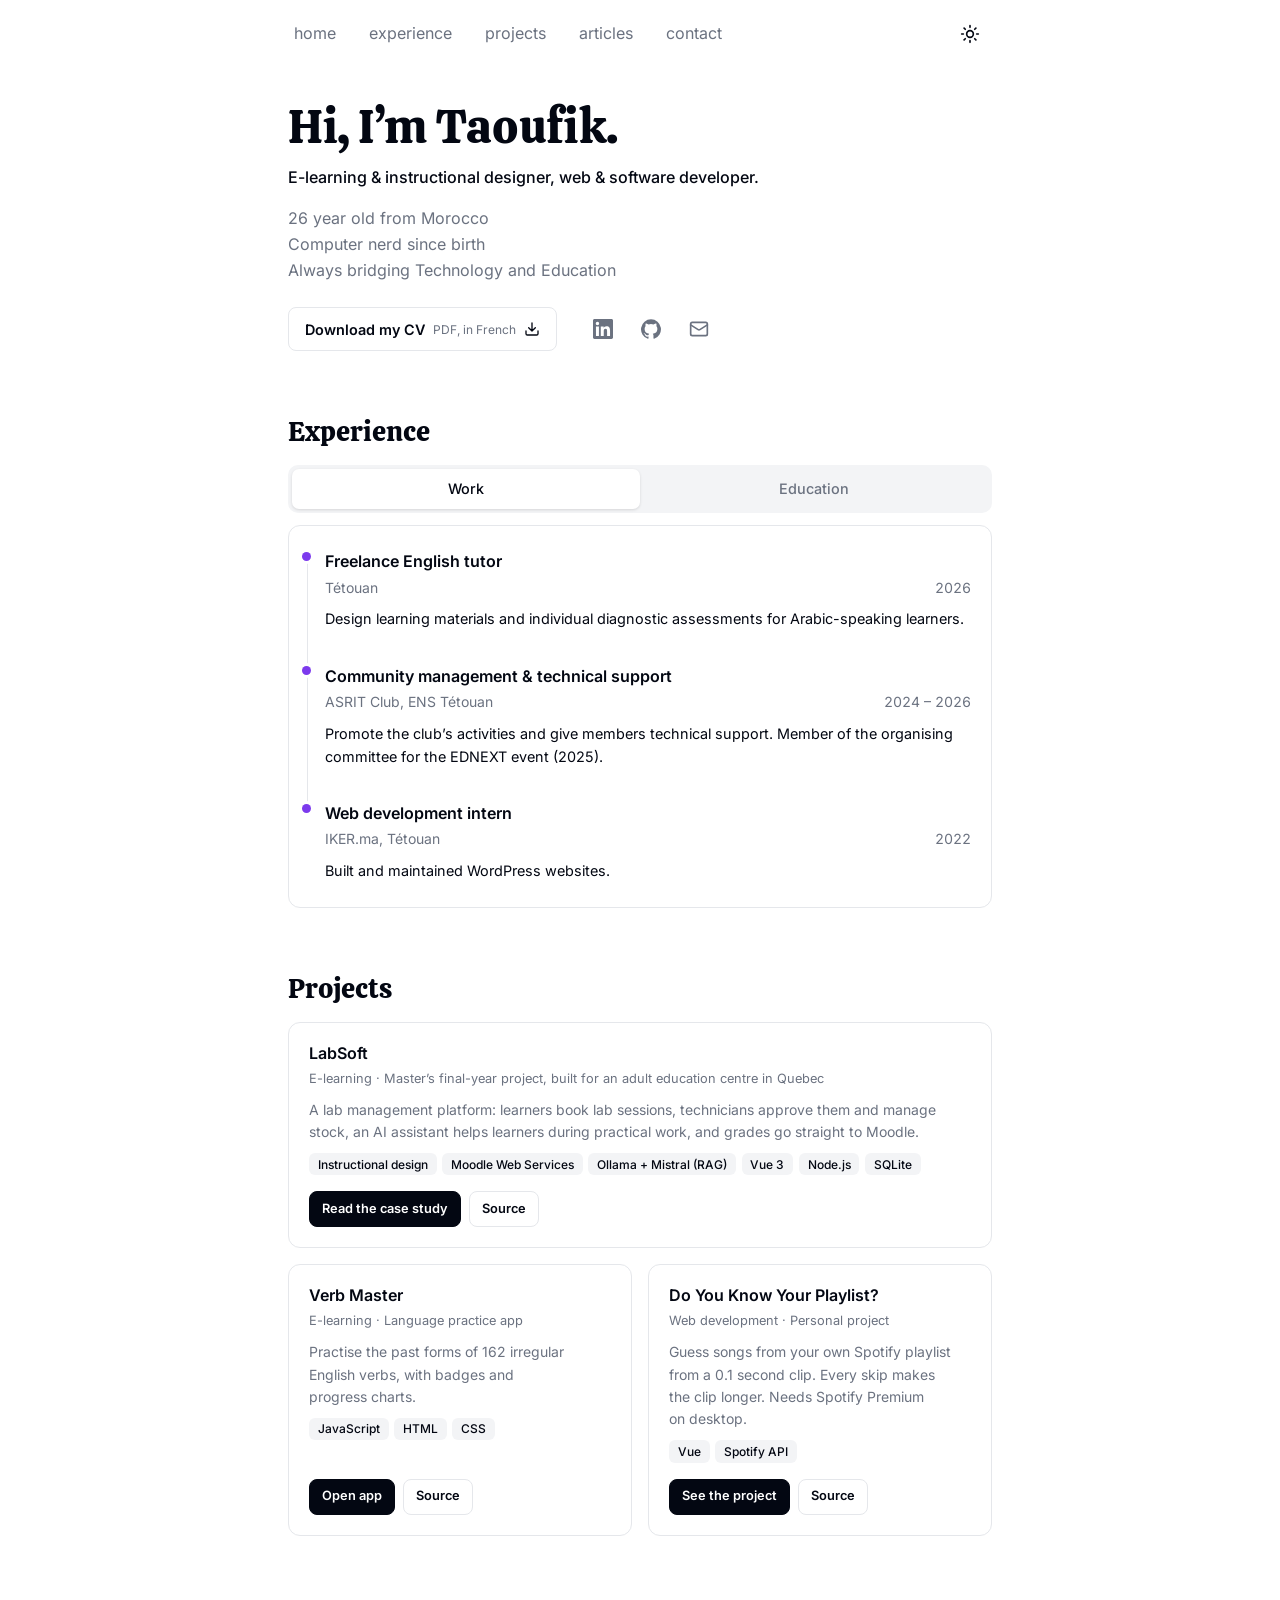
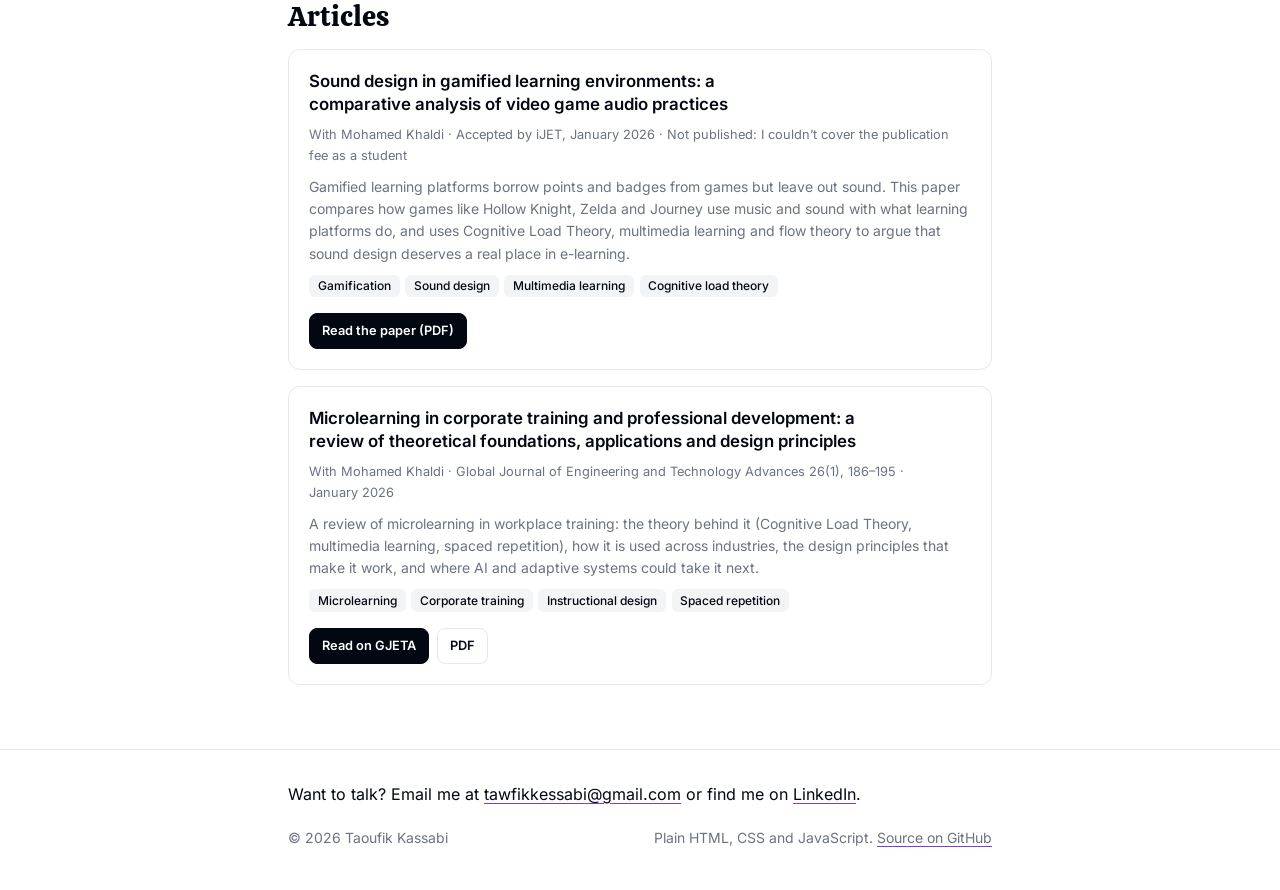
==== commit 591ac703: "LabSoft: link the public source repo The code is now public at Kassabiii/Labsoft-public: Source butt" ====
--- a/index.html
+++ b/index.html
@@ -110,6 +110,7 @@
                     <ul class="tags"><li>Instructional design</li><li>Moodle Web Services</li><li>Ollama + Mistral (RAG)</li><li>Vue 3</li><li>Node.js</li><li>SQLite</li></ul>
                     <div class="card-actions">
                         <a class="button small primary" href="labsoft/">Read the case study</a>
+                        <a class="button small" href="https://github.com/Kassabiii/Labsoft-public">Source</a>
                     </div>
                 </article>
                 <article class="card">
--- a/assets/site.css
+++ b/assets/site.css
@@ -502,6 +502,45 @@
 
 .hero-shot { margin-top: 1.75rem; }
 
+/* Clickable screenshots and the full-size view (see site.js). */
+a.zoom {
+    display: block;
+    border-radius: 10px;
+    cursor: zoom-in;
+}
+
+a.zoom:hover img { border-color: var(--muted-fg); }
+
+.lightbox {
+    max-width: min(96vw, 1400px);
+    max-height: 94vh;
+    padding: 0;
+    border: 0;
+    background: transparent;
+    overflow: visible;
+}
+
+.lightbox::backdrop { background: rgba(3, 7, 18, 0.85); }
+
+.lightbox img {
+    display: block;
+    max-width: 100%;
+    max-height: 90vh;
+    width: auto;
+    height: auto;
+    border-radius: 10px;
+}
+
+.lightbox-close {
+    position: absolute;
+    top: 0.5rem;
+    right: 0.5rem;
+    background: rgba(3, 7, 18, 0.7);
+    color: #f9fafb;
+}
+
+.lightbox-close:hover { background: rgba(3, 7, 18, 0.9); }
+
 .feature-grid {
     display: grid;
     grid-template-columns: repeat(auto-fit, minmax(min(100%, 15rem), 1fr));
@@ -521,10 +560,45 @@
     margin-top: 1rem;
 }
 
+.stack-title {
+    margin-top: 2rem;
+    font-size: 1rem;
+    font-weight: 600;
+}
+
+.stack {
+    display: grid;
+    gap: 0.9rem;
+    margin: 0.75rem 0 0;
+}
+
+.stack > div {
+    display: grid;
+    grid-template-columns: 9rem 1fr;
+    gap: 0.25rem 1rem;
+    align-items: baseline;
+}
+
+.stack dt {
+    color: var(--muted-fg);
+    font-size: 0.875rem;
+}
+
+.stack dd { margin: 0; }
+
+@media (max-width: 479px) {
+    .stack > div { grid-template-columns: 1fr; }
+}
+
 .status {
     margin-top: 1.25rem;
     color: var(--muted-fg);
     font-size: 0.9rem;
+}
+
+.status a {
+    text-decoration-color: var(--accent);
+    text-underline-offset: 3px;
 }
 
 /* ---------- 404 ---------- */
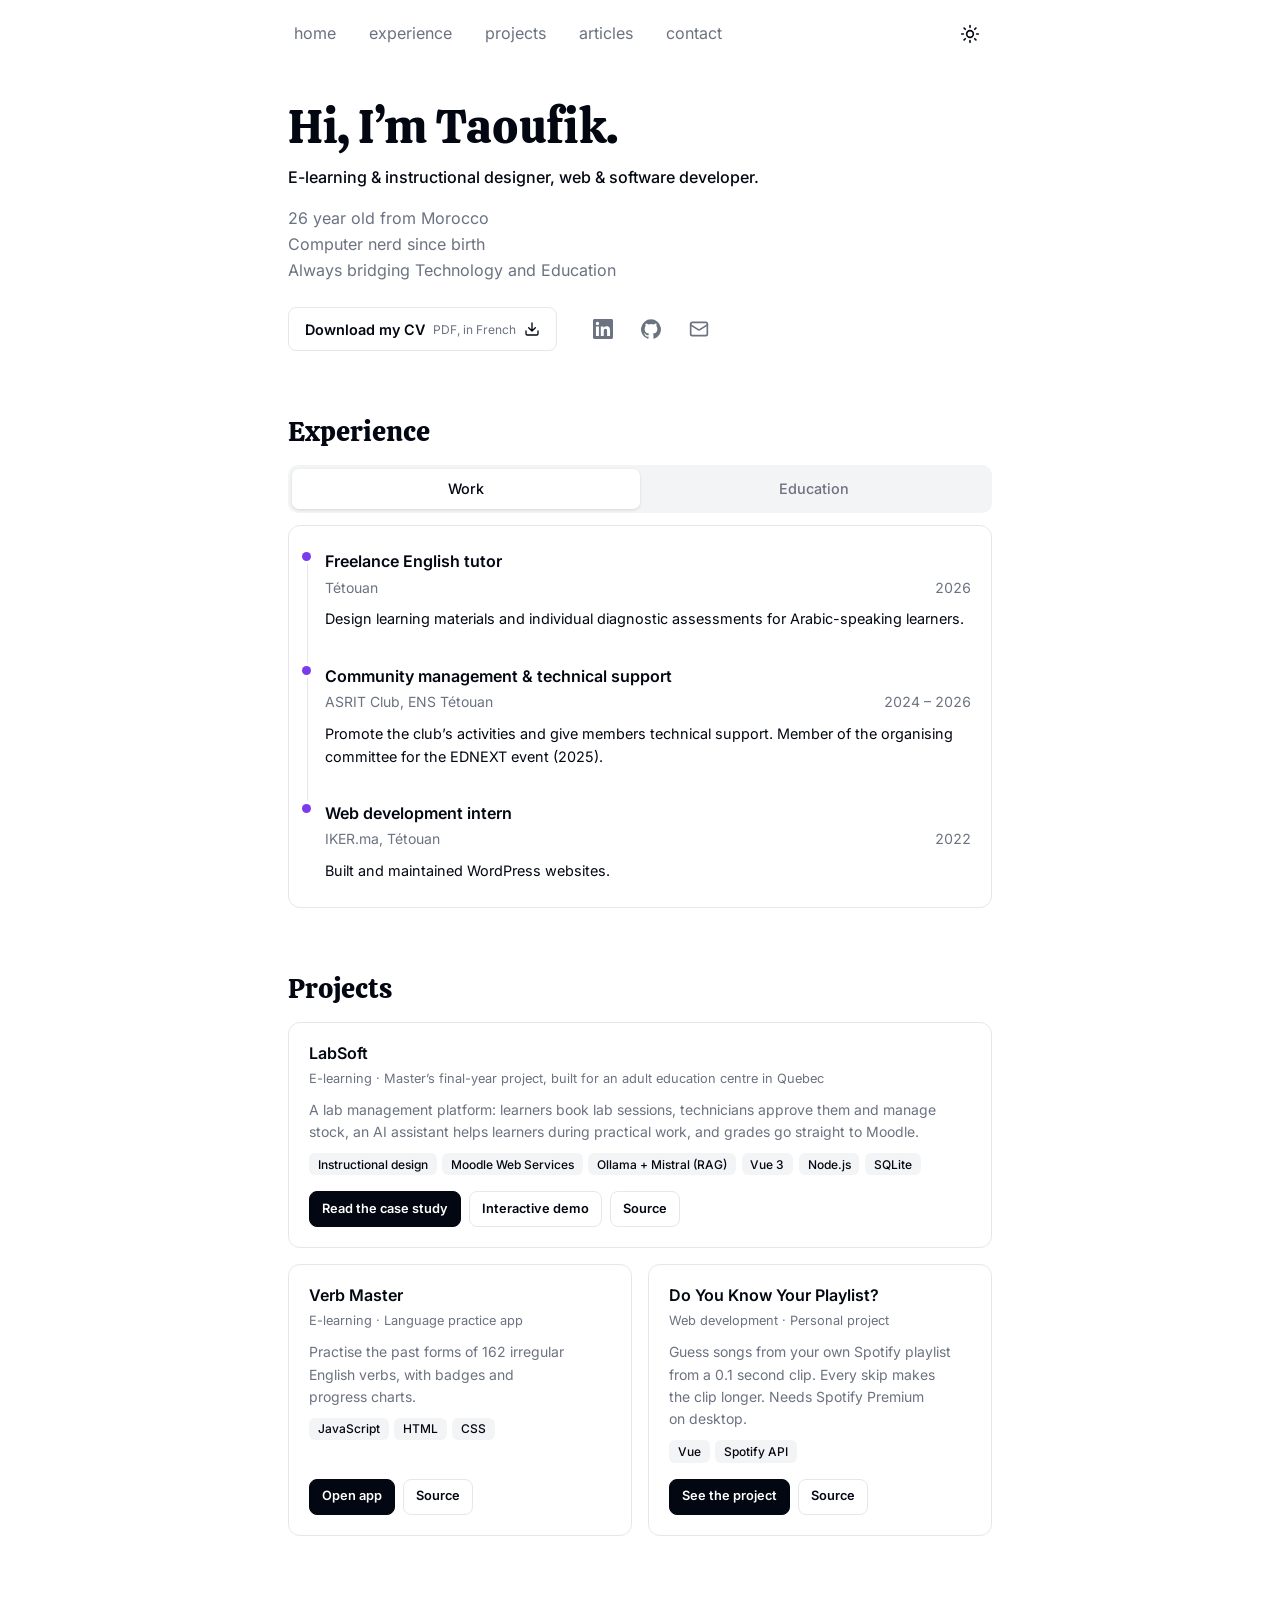
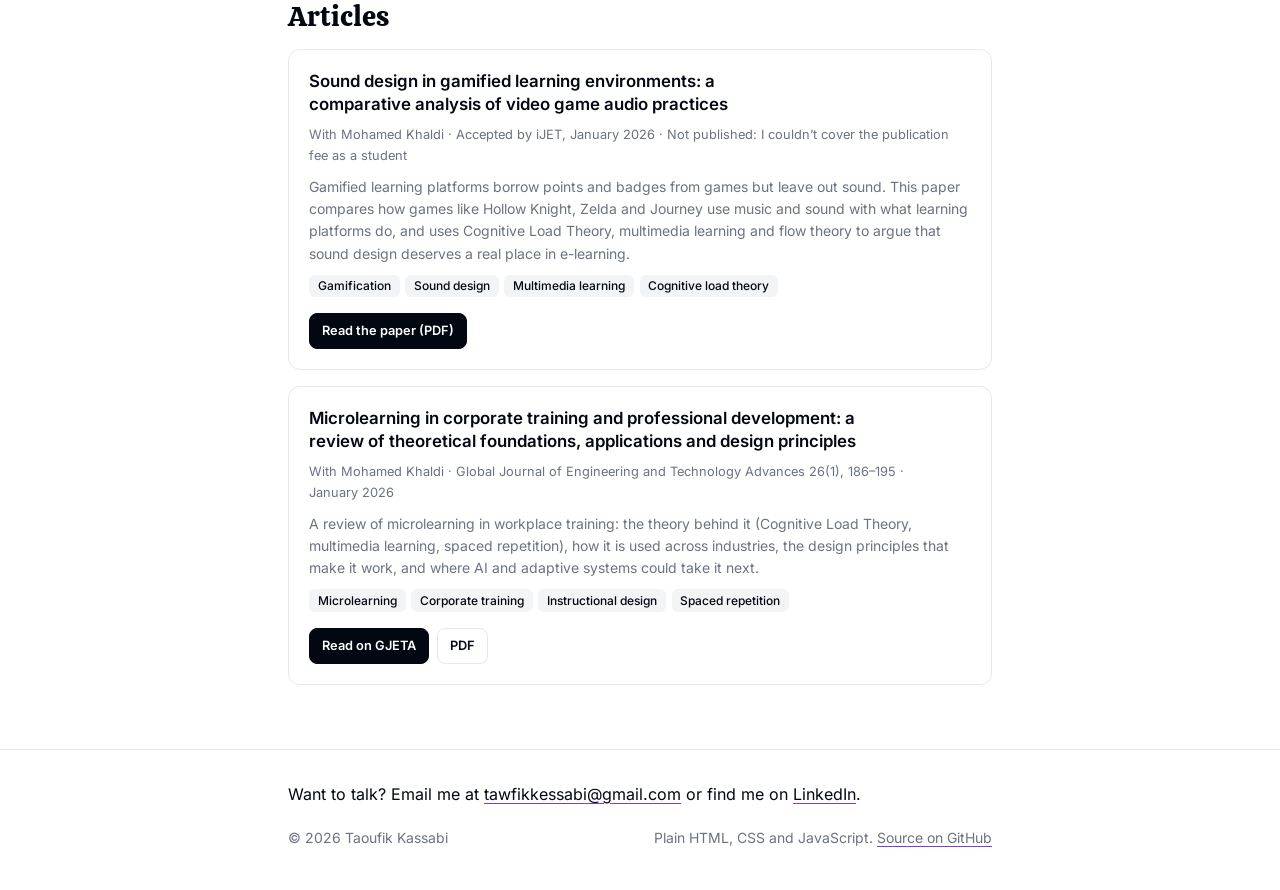
==== commit 67d2df93: "Link the LabSoft demo from the hub and the case study Co-Authored-By: Claude Sonnet 5.5 <noreply@ant" ====
--- a/index.html
+++ b/index.html
@@ -110,6 +110,7 @@
                     <ul class="tags"><li>Instructional design</li><li>Moodle Web Services</li><li>Ollama + Mistral (RAG)</li><li>Vue 3</li><li>Node.js</li><li>SQLite</li></ul>
                     <div class="card-actions">
                         <a class="button small primary" href="labsoft/">Read the case study</a>
+                        <a class="button small" href="labsoft/demo/">Interactive demo</a>
                         <a class="button small" href="https://github.com/Kassabiii/Labsoft-public">Source</a>
                     </div>
                 </article>
@@ -120,7 +121,7 @@
                     <ul class="tags"><li>JavaScript</li><li>HTML</li><li>CSS</li></ul>
                     <div class="card-actions">
                         <a class="button small primary" href="verb-master/index.html">Open app</a>
-                        <a class="button small" href="https://github.com/Kassabiii/kessabi-ARjs-workshop/tree/main/verb-master">Source</a>
+                        <a class="button small" href="https://github.com/Kassabiii/Kassabiii.github.io/tree/main/verb-master">Source</a>
                     </div>
                 </article>
                 <article class="card">
@@ -167,7 +168,7 @@
             <p class="contact">Want to talk? Email me at <a href="mailto:tawfikkessabi@gmail.com">tawfikkessabi@gmail.com</a> or find me on <a href="https://www.linkedin.com/in/kassabiii">LinkedIn</a>.</p>
             <div class="fine">
                 <span>© 2026 Taoufik Kassabi</span>
-                <span>Plain HTML, CSS and JavaScript. <a href="https://github.com/Kassabiii/kessabi-ARjs-workshop">Source on GitHub</a></span>
+                <span>Plain HTML, CSS and JavaScript. <a href="https://github.com/Kassabiii/Kassabiii.github.io">Source on GitHub</a></span>
             </div>
         </div>
     </footer>
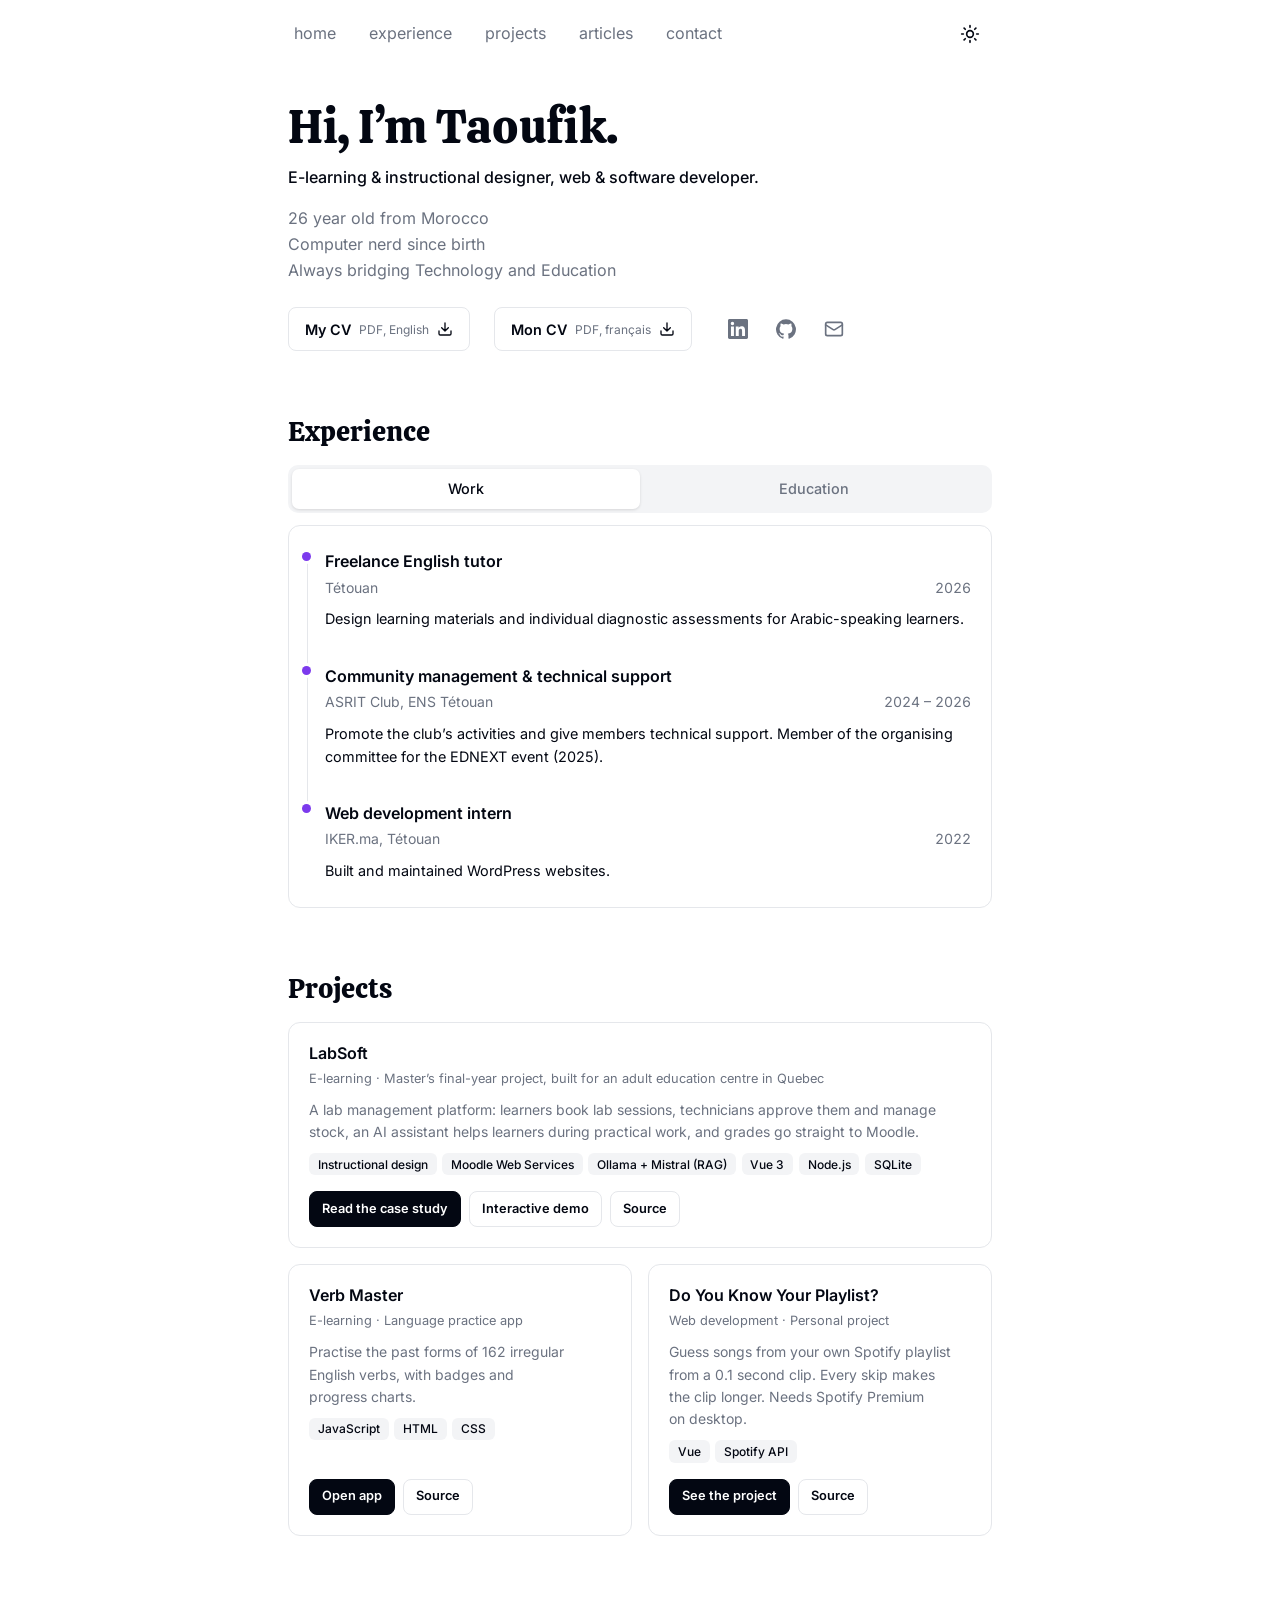
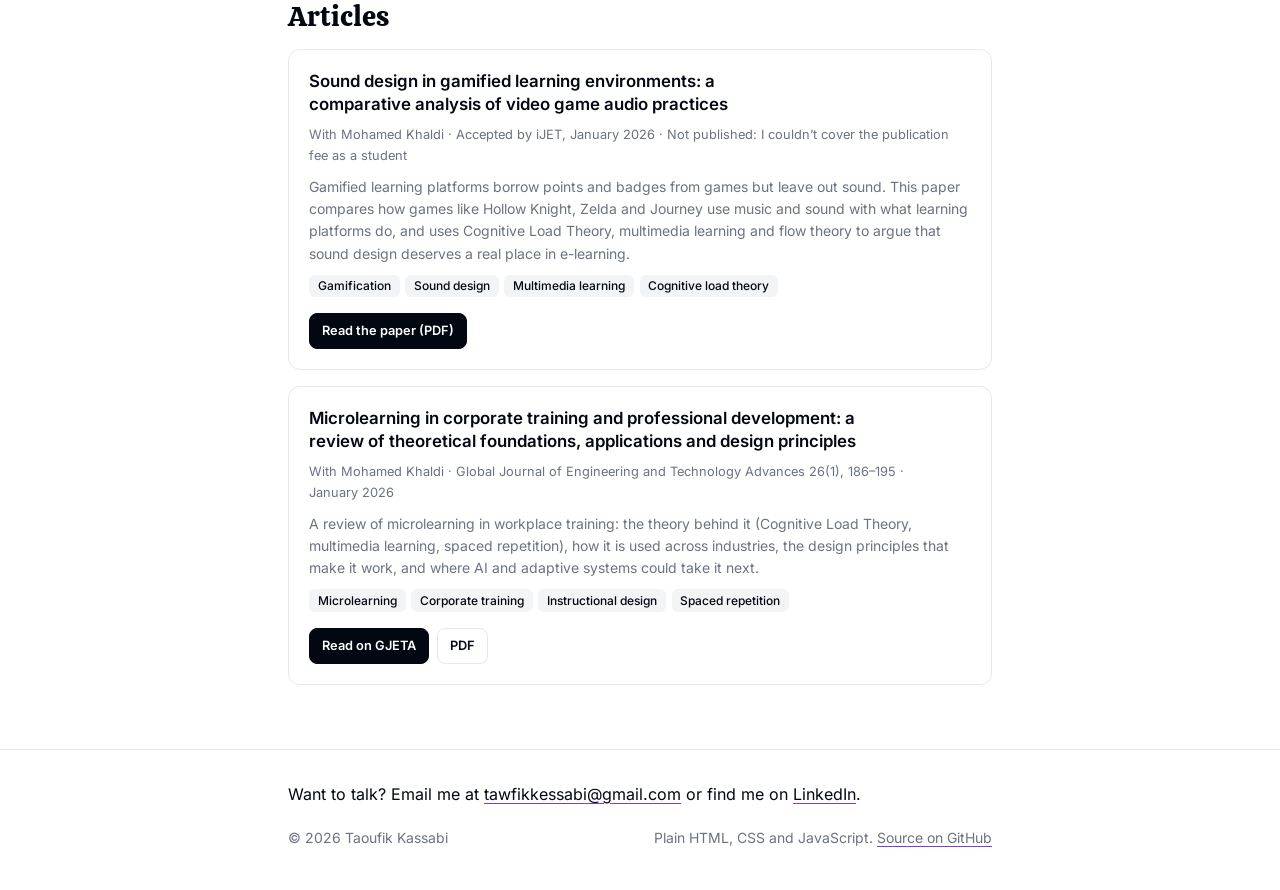
==== commit 8c857b1d: "CV: publish updated English and French CVs, link both from the hub Co-Authored-By: Claude Sonnet 5.5" ====
--- a/index.html
+++ b/index.html
@@ -42,8 +42,12 @@
             <p class="role">E-learning &amp; instructional designer, web &amp; software developer. </p>
             <p class="about">26 year old from Morocco <br> Computer nerd since birth <br> Always bridging Technology and Education </p>
             <div class="hero-actions">
+                <a class="button" href="cv/Taoufik-Kassabi-CV-EN.pdf">
+                    My CV <small>PDF, English</small>
+                    <svg class="icon" viewBox="0 0 24 24" fill="none" stroke="currentColor" stroke-width="2" stroke-linecap="round" stroke-linejoin="round" aria-hidden="true"><path d="M21 15v4a2 2 0 0 1-2 2H5a2 2 0 0 1-2-2v-4M7 10l5 5 5-5M12 15V3"/></svg>
+                </a>
                 <a class="button" href="cv/Taoufik-Kassabi-CV-FR.pdf">
-                    Download my CV <small>PDF, in French</small>
+                    Mon CV <small>PDF, français</small>
                     <svg class="icon" viewBox="0 0 24 24" fill="none" stroke="currentColor" stroke-width="2" stroke-linecap="round" stroke-linejoin="round" aria-hidden="true"><path d="M21 15v4a2 2 0 0 1-2 2H5a2 2 0 0 1-2-2v-4M7 10l5 5 5-5M12 15V3"/></svg>
                 </a>
                 <ul class="social">
